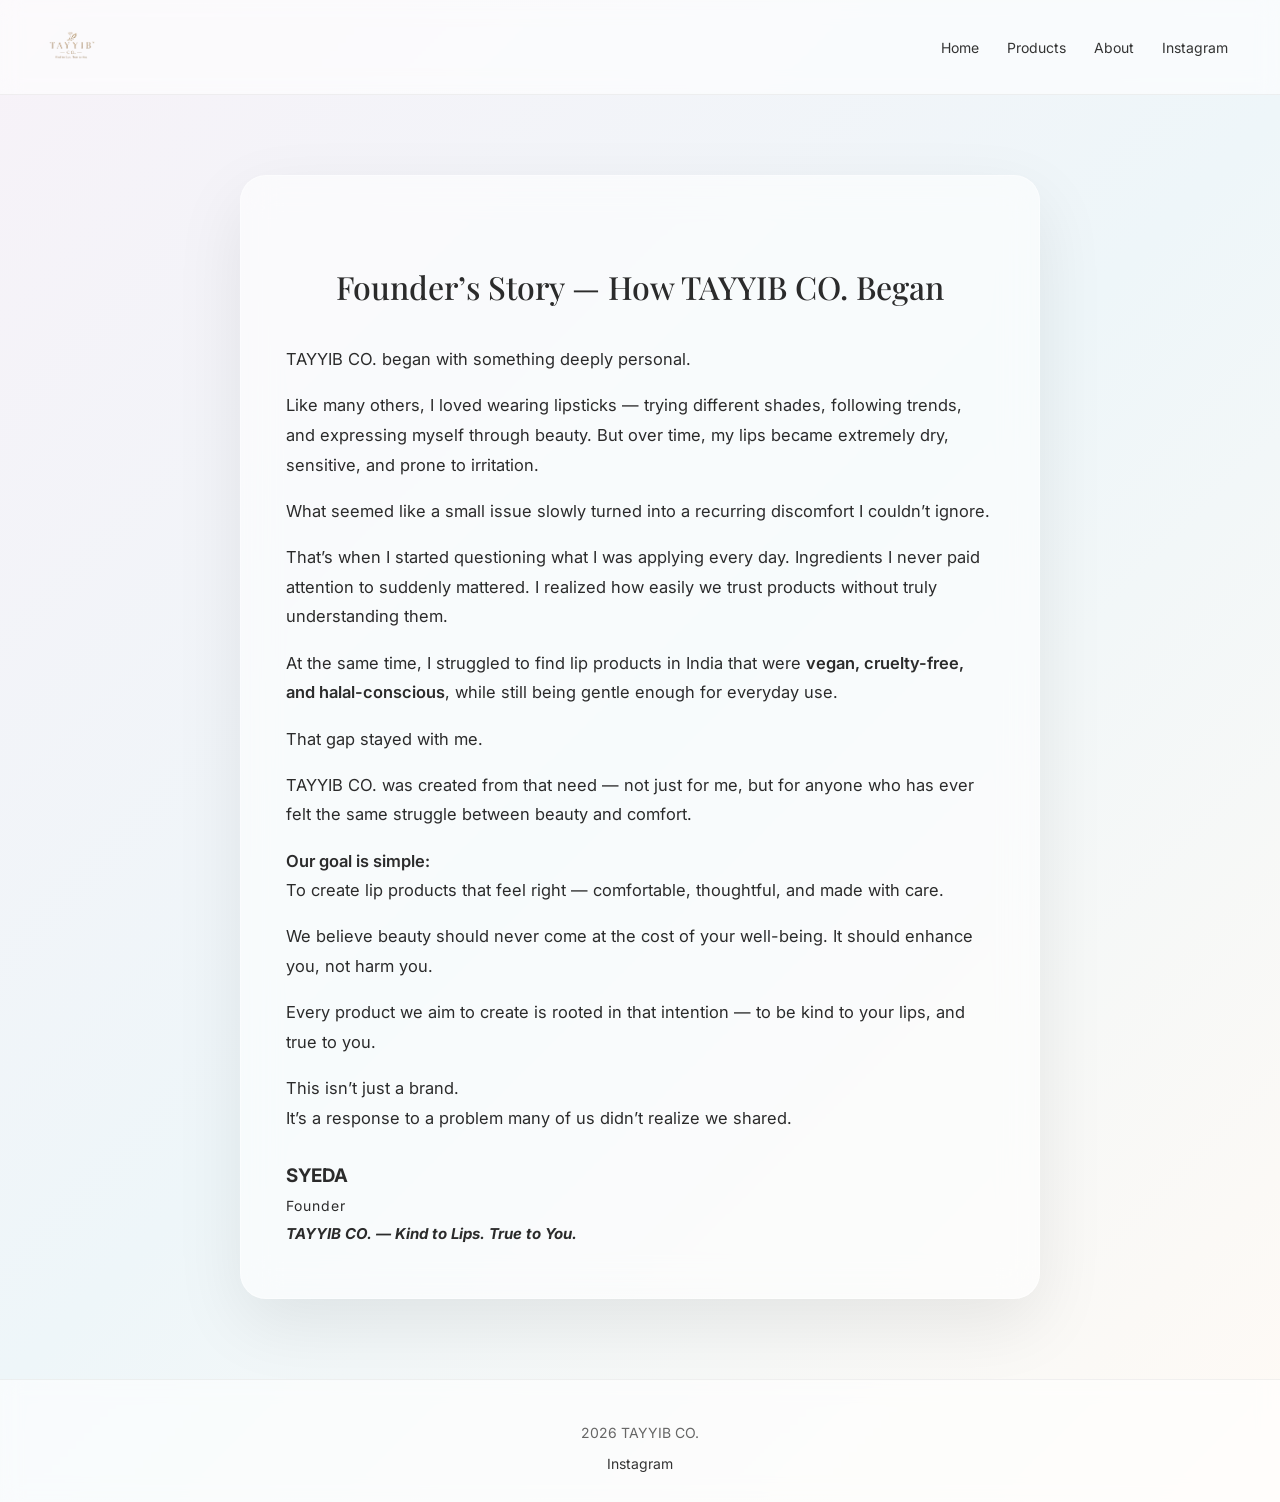
==== about.html @ 2bdc1ed5 "Update about.html" ====
<!DOCTYPE html>
<html>
<head>
  <title>TAYYIB CO. | Kind to Lips. True to You.</title>

  <meta name="viewport" content="width=device-width, initial-scale=1.0">
  <meta name="description" content="TAYYIB CO. offers pure, ethical, and thoughtfully crafted beauty products.">

  <!-- Premium Google Font -->
  <link href="https://fonts.googleapis.com/css2?family=Playfair+Display:wght@400;600&family=Inter:wght@300;400&display=swap" rel="stylesheet">

  <link rel="stylesheet" href="style.css">

  <style>
    body {
      margin: 0;
      font-family: "Inter", sans-serif;
      background: linear-gradient(135deg, #f7f2f8, #eef6f9, #fffaf5);
      color: #2b2b2b;
    }

    header {
      display: flex;
      justify-content: space-between;
      align-items: center;
      padding: 20px 40px;
      background: rgba(255,255,255,0.6);
      backdrop-filter: blur(10px);
      position: sticky;
      top: 0;
      z-index: 10;
    }

    .logo img {
      height: 50px;
    }

    nav a {
      margin: 0 12px;
      text-decoration: none;
      color: #333;
      font-weight: 400;
    }

    nav a:hover {
      color: #a67c52;
    }

    /* ABOUT SECTION LUXURY STYLE */
    .content {
      display: flex;
      justify-content: center;
      padding: 80px 20px;
    }

    .glass-card {
      max-width: 900px;
      padding: 55px 45px;
      border-radius: 26px;

      background: rgba(255, 255, 255, 0.55);
      backdrop-filter: blur(18px);
      -webkit-backdrop-filter: blur(18px);

      border: 1px solid rgba(255, 255, 255, 0.4);
      box-shadow: 0 25px 70px rgba(0, 0, 0, 0.08);
    }

    .glass-card h2 {
      font-family: "Playfair Display", serif;
      font-size: 32px;
      text-align: center;
      margin-bottom: 30px;
      font-weight: 500;
    }

    .glass-card p {
      font-size: 16.5px;
      line-height: 1.8;
      margin-bottom: 14px;
    }

    .highlight {
      font-weight: 600;
    }

    .signature {
  text-align: left;
  margin-top: 25px;
}

.signature p {
  margin: 0;
  line-height: 1.2;
}

.signature .name {
  font-family: 'Playfair Display', serif;
  font-size: 14px;
  letter-spacing: 1px;
  font-weight: 500;
  margin-bottom: 0;
}

.signature .role {
  font-size: 12px;
  color: #666;
  margin-top: 0;
}

.signature .brand {
  margin-top: 10px;
  font-size: 14px;
  font-weight: 700;
  font-style: italic;
  color: #222;
}
    footer {
      text-align: center;
      padding: 30px;
      font-size: 14px;
      color: #666;
    }

    footer a {
      color: #333;
      text-decoration: none;
    }

    footer a:hover {
      color: #a67c52;
    }

    @media (max-width: 768px) {
      header {
        flex-direction: column;
      }

      .glass-card {
        padding: 30px 20px;
      }

      .glass-card h2 {
        font-size: 26px;
      }
    }
  </style>
</head>

<body>

<header>
  <div class="logo">
    <img src="images/logo.png" alt="TAYYIB CO. Logo">
  </div>

  <nav>
    <a href="index.html">Home</a>
    <a href="products.html">Products</a>
    <a href="about.html">About</a>
    <a href="https://instagram.com/tayyibco.official" target="_blank">Instagram</a>
  </nav>
</header>

<section class="content">

  <div class="glass-card">

    <h2>Founder’s Story — How TAYYIB CO. Began</h2>

    <p>
      TAYYIB CO. began with something deeply personal.
    </p>

    <p>
      Like many others, I loved wearing lipsticks — trying different shades,
      following trends, and expressing myself through beauty. But over time,
      my lips became extremely dry, sensitive, and prone to irritation.
    </p>

    <p>
      What seemed like a small issue slowly turned into a recurring discomfort I couldn’t ignore.
    </p>

    <p>
      That’s when I started questioning what I was applying every day. Ingredients I never
      paid attention to suddenly mattered. I realized how easily we trust products without
      truly understanding them.
    </p>

    <p>
      At the same time, I struggled to find lip products in India that were
      <span class="highlight">vegan, cruelty-free, and halal-conscious</span>,
      while still being gentle enough for everyday use.
    </p>

    <p>
      That gap stayed with me.
    </p>

    <p>
      TAYYIB CO. was created from that need — not just for me, but for anyone who has
      ever felt the same struggle between beauty and comfort.
    </p>

    <p>
      <span class="highlight">Our goal is simple:</span><br>
      To create lip products that feel right — comfortable, thoughtful, and made with care.
    </p>

    <p>
      We believe beauty should never come at the cost of your well-being.
      It should enhance you, not harm you.
    </p>

    <p>
      Every product we aim to create is rooted in that intention — to be kind to your lips,
      and true to you.
    </p>

    <p>
      This isn’t just a brand.<br>
      It’s a response to a problem many of us didn’t realize we shared.
    </p>

   <div class="signature">
  <h3 style="margin-bottom: 6px;">SYEDA</h3>
  <p style="margin: 0; font-size: 14px; letter-spacing: 1px;">Founder</p>
  <p style="margin-top: 10px; font-size: 15px;">
    <b><i>TAYYIB CO. — Kind to Lips. True to You.</i></b>
  </p>
</div>
</div>
    
</section>

<footer>
  <p>2026 TAYYIB CO.</p>
  <a href="https://instagram.com/tayyibco.official" target="_blank">Instagram</a>
</footer>

</body>
</html>
---- style.css ----
/* =========================
   GLOBAL LUXURY THEME
========================= */

body {
  margin: 0;
  font-family: 'Inter', sans-serif;
  color: #1a1a1a;

  /* soft pastel luxury background */
  background: linear-gradient(135deg, #f7f2f8, #eef6f9, #fffaf5);
}

/* =========================
   HEADER (GLASS EFFECT)
========================= */

header {
  display: flex;
  justify-content: space-between;
  align-items: center;

  padding: 18px 50px;

  background: rgba(255, 255, 255, 0.6);
  backdrop-filter: blur(12px);
  -webkit-backdrop-filter: blur(12px);

  border-bottom: 1px solid rgba(0,0,0,0.05);

  position: sticky;
  top: 0;
  z-index: 100;
}

.logo img {
  height: 42px;
}

nav a {
  margin-left: 25px;
  text-decoration: none;
  color: #555;
  font-size: 14px;
  transition: 0.3s;
}

nav a:hover {
  color: #a67c52;
}

/* =========================
   HERO SECTION
========================= */

.hero {
  text-align: center;
  padding: 140px 20px;
}

.hero h1 {
  font-family: 'Playfair Display', serif;
  font-size: 52px;
  font-weight: 500;
  margin-bottom: 10px;
}

.hero p {
  color: #666;
  font-size: 16px;
}

/* =========================
   BUTTON SYSTEM (LUXURY CAPSULE)
========================= */

.btn {
  display: inline-block;
  margin-top: 12px;
  margin-right: 6px;
  margin-left: 6px;

  padding: 10px 18px;
  border-radius: 30px;

  background: rgba(255,255,255,0.7);
  backdrop-filter: blur(10px);
  -webkit-backdrop-filter: blur(10px);

  border: 1px solid rgba(255,255,255,0.4);

  text-decoration: none;
  color: #1a1a1a;
  font-size: 13px;
  letter-spacing: 0.5px;

  box-shadow: 0 10px 25px rgba(0,0,0,0.08);
  transition: 0.3s ease;
}

.btn:hover {
  transform: translateY(-2px);
  background: rgba(255,255,255,0.95);
}

/* =========================
   FEATURED SECTION
========================= */

.featured {
  padding: 80px 50px;
  text-align: center;
}

.featured h2 {
  font-family: 'Playfair Display', serif;
  font-size: 34px;
  font-weight: 500;
}

/* =========================
   GRID SYSTEM
========================= */

.grid {
  display: flex;
  justify-content: center;
  gap: 35px;
  margin-top: 40px;
  flex-wrap: wrap;
}

/* =========================
   PRODUCT CARD (LUXURY GLASS)
========================= */

.card {
  width: 300px;
  padding: 22px;
  border-radius: 24px;

  background: rgba(255,255,255,0.55);
  backdrop-filter: blur(18px);
  -webkit-backdrop-filter: blur(18px);

  border: 1px solid rgba(255,255,255,0.4);

  box-shadow: 0 25px 60px rgba(0,0,0,0.08);

  transition: 0.4s ease;
  text-align: center;
}

.card:hover {
  transform: translateY(-6px);
  box-shadow: 0 35px 80px rgba(0,0,0,0.12);
}

.card img {
  width: 100%;
  height: 280px;
  object-fit: cover;
  border-radius: 16px;
  margin-bottom: 14px;
}

.card h3 {
  font-family: 'Playfair Display', serif;
  font-size: 20px;
  margin-bottom: 8px;
}

.card p {
  font-size: 14px;
  color: #666;
  margin: 6px 0;
}

/* =========================
   CONTENT (ABOUT PAGE)
========================= */

.content {
  padding: 80px 50px;
  max-width: 800px;
  margin: auto;
  line-height: 1.8;
}

/* =========================
   FOOTER
========================= */

footer {
  text-align: center;
  padding: 30px;

  background: rgba(255,255,255,0.6);
  backdrop-filter: blur(10px);

  border-top: 1px solid rgba(0,0,0,0.05);

  color: #777;
  font-size: 14px;
}

footer a {
  color: #333;
  text-decoration: none;
}

footer a:hover {
  color: #a67c52;
}

/* =========================
   MOBILE RESPONSIVE
========================= */

@media (max-width: 768px) {

  header {
    padding: 15px 20px;
    flex-direction: column;
  }

  nav {
    margin-top: 10px;
  }

  .hero h1 {
    font-size: 34px;
  }

  .grid {
    flex-direction: column;
    align-items: center;
  }

  .featured {
    padding: 60px 20px;
  }

  .content {
    padding: 50px 20px;
  }
}
.signature {
  text-align: left;
  margin-top: 25px;
}

.signature p {
  margin: 0;
  line-height: 1.2;
}

.signature .name {
  font-family: 'Playfair Display', serif;
  font-size: 16px;
  letter-spacing: 1px;
  font-weight: 500;
  margin-bottom: 0;
}
.signature .role {
  font-size: 14px;
  color: #666;
  margin-top: 0;
}

.signature .brand {
  margin-top: 10px;
  font-size: 15px;
  font-weight: 700;
  font-style: italic;
  color: #222;
}
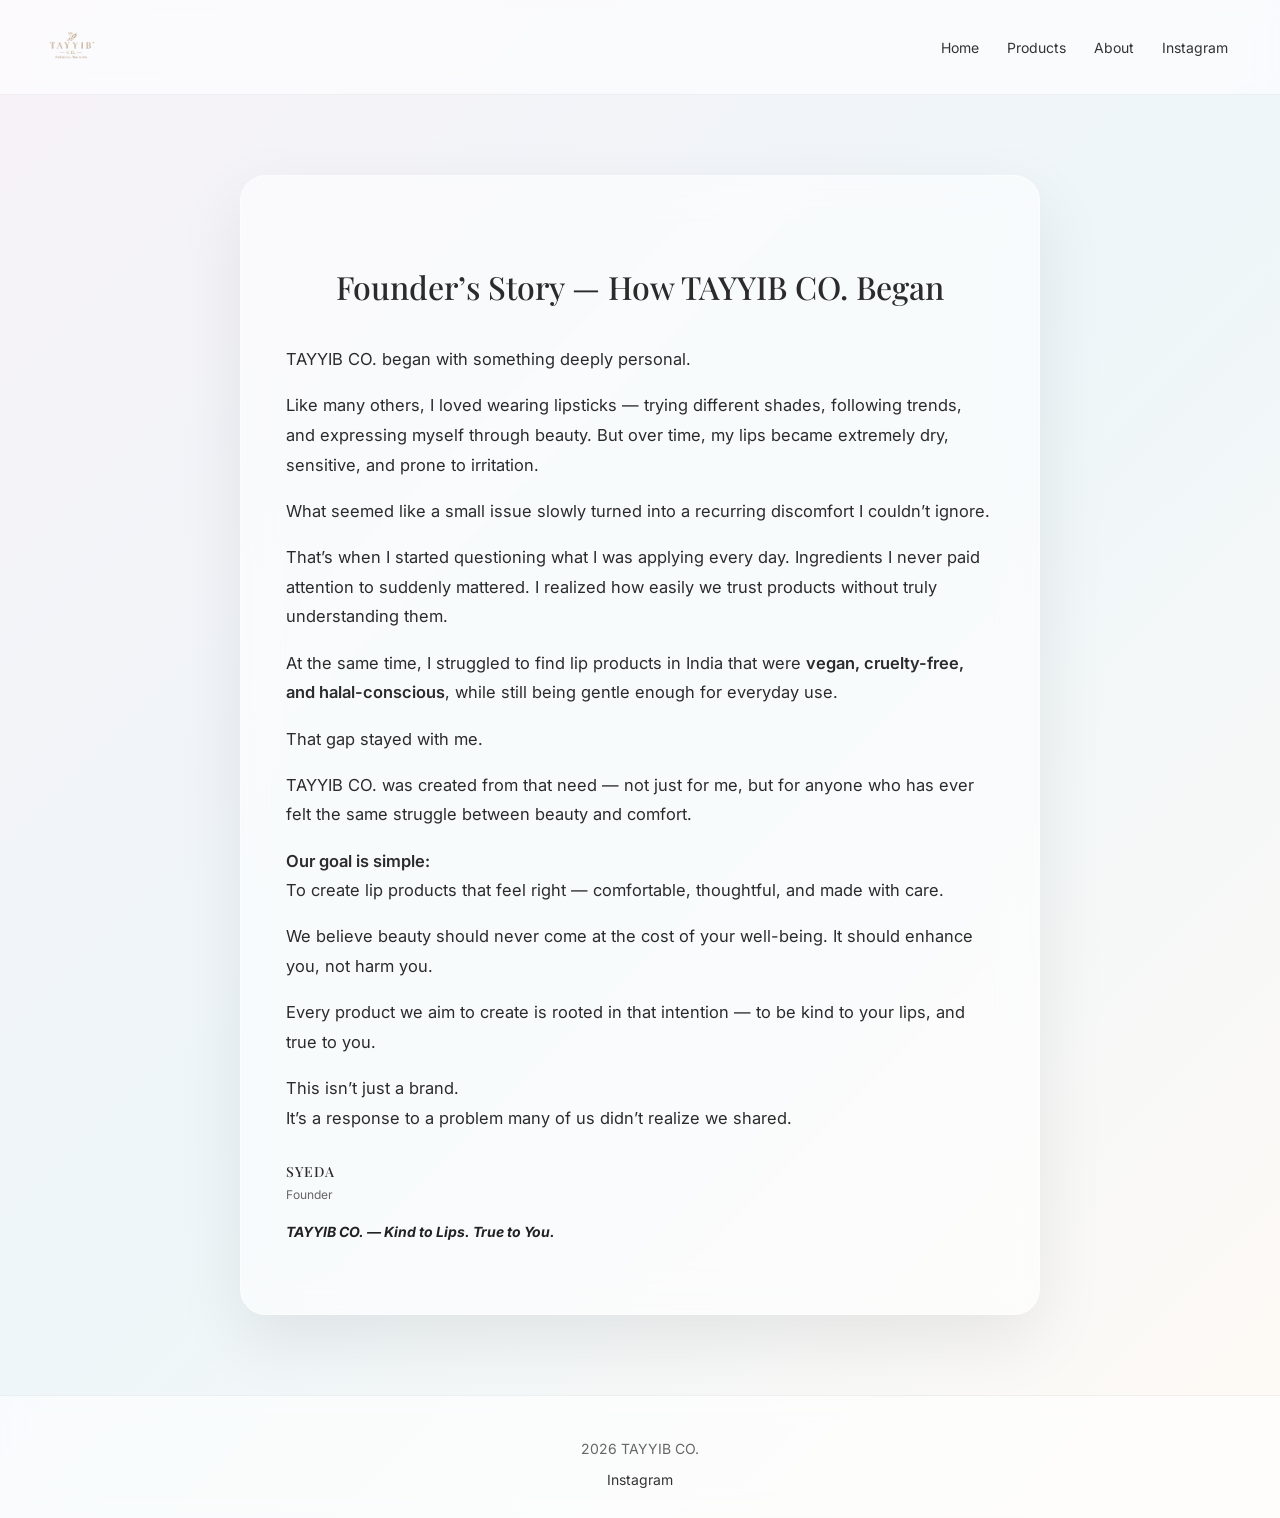
==== commit 5e56c24b: "Update about.html" ====
--- a/about.html
+++ b/about.html
@@ -83,38 +83,6 @@
     .highlight {
       font-weight: 600;
     }
-
-    .signature {
-  text-align: left;
-  margin-top: 25px;
-}
-
-.signature p {
-  margin: 0;
-  line-height: 1.2;
-}
-
-.signature .name {
-  font-family: 'Playfair Display', serif;
-  font-size: 14px;
-  letter-spacing: 1px;
-  font-weight: 500;
-  margin-bottom: 0;
-}
-
-.signature .role {
-  font-size: 12px;
-  color: #666;
-  margin-top: 0;
-}
-
-.signature .brand {
-  margin-top: 10px;
-  font-size: 14px;
-  font-weight: 700;
-  font-style: italic;
-  color: #222;
-}
     footer {
       text-align: center;
       padding: 30px;
@@ -224,11 +192,9 @@
     </p>
 
    <div class="signature">
-  <h3 style="margin-bottom: 6px;">SYEDA</h3>
-  <p style="margin: 0; font-size: 14px; letter-spacing: 1px;">Founder</p>
-  <p style="margin-top: 10px; font-size: 15px;">
-    <b><i>TAYYIB CO. — Kind to Lips. True to You.</i></b>
-  </p>
+  <p class="name">SYEDA</p>
+  <p class="role">Founder</p>
+  <p class="brand">TAYYIB CO. — Kind to Lips. True to You.</p>
 </div>
 </div>
     
--- a/style.css
+++ b/style.css
@@ -257,20 +257,20 @@
 
 .signature .name {
   font-family: 'Playfair Display', serif;
-  font-size: 16px;
+  font-size: 14px;
   letter-spacing: 1px;
   font-weight: 500;
   margin-bottom: 0;
 }
 .signature .role {
-  font-size: 14px;
+  font-size: 12px;
   color: #666;
   margin-top: 0;
 }
 
 .signature .brand {
   margin-top: 10px;
-  font-size: 15px;
+  font-size: 14px;
   font-weight: 700;
   font-style: italic;
   color: #222;
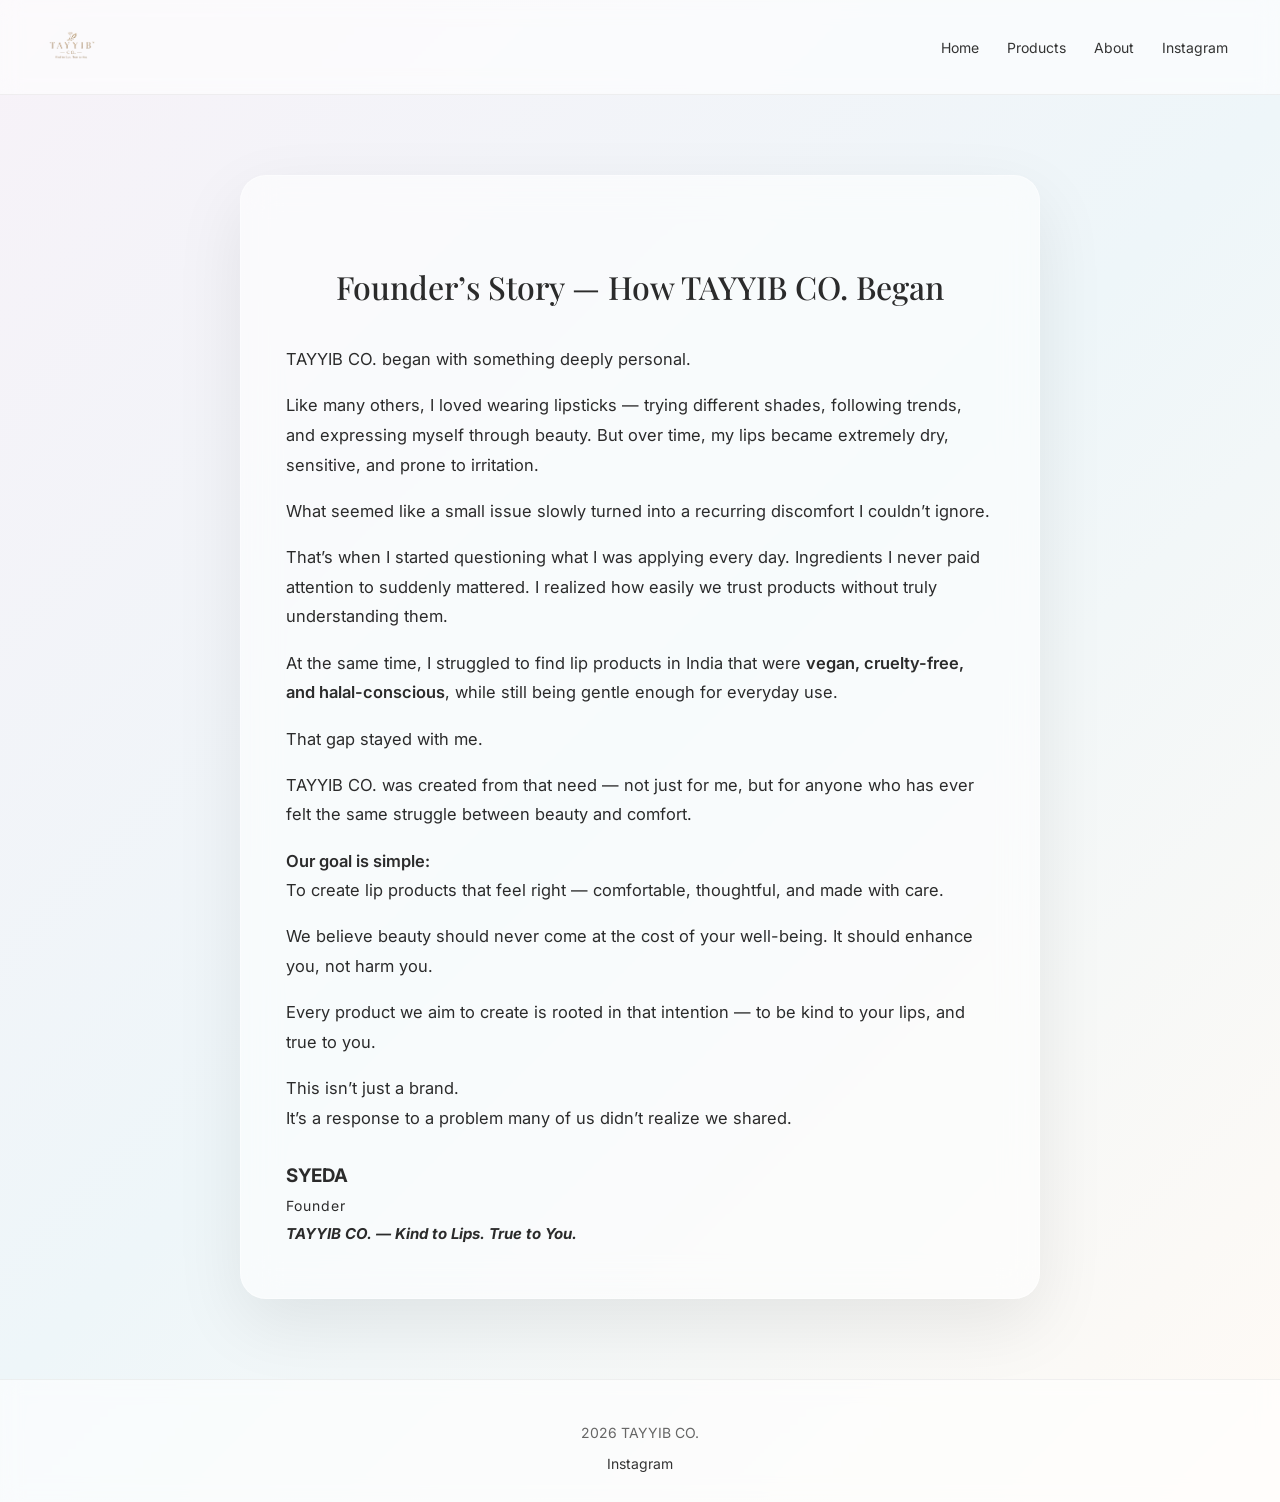
==== commit 7d74ab80: "Update about.html" ====
--- a/about.html
+++ b/about.html
@@ -83,6 +83,38 @@
     .highlight {
       font-weight: 600;
     }
+
+    .signature {
+  text-align: left;
+  margin-top: 25px;
+}
+
+.signature p {
+  margin: 0;
+  line-height: 1.2;
+}
+
+.signature .name {
+  font-family: 'Playfair Display', serif;
+  font-size: 18px;
+  letter-spacing: 1px;
+  font-weight: 600;
+  margin-bottom: 2px;
+}
+
+.signature .role {
+  font-size: 14px;
+  color: #666;
+  margin-top: 0;
+}
+
+.signature .brand {
+  margin-top: 10px;
+  font-size: 15px;
+  font-weight: 700;
+  font-style: italic;
+  color: #222;
+}
     footer {
       text-align: center;
       padding: 30px;
@@ -192,9 +224,11 @@
     </p>
 
    <div class="signature">
-  <p class="name">SYEDA</p>
-  <p class="role">Founder</p>
-  <p class="brand">TAYYIB CO. — Kind to Lips. True to You.</p>
+  <h3 style="margin-bottom: 6px;">SYEDA</h3>
+  <p style="margin: 0; font-size: 14px; letter-spacing: 1px;">Founder</p>
+  <p style="margin-top: 10px; font-size: 15px;">
+    <b><i>TAYYIB CO. — Kind to Lips. True to You.</i></b>
+  </p>
 </div>
 </div>
     
--- a/style.css
+++ b/style.css
@@ -252,16 +252,15 @@
 
 .signature p {
   margin: 0;
-  line-height: 1.2;
+  line-height: 1.1;
 }
 
 .signature .name {
-  font-family: 'Playfair Display', serif;
-  font-size: 14px;
-  letter-spacing: 1px;
-  font-weight: 500;
-  margin-bottom: 0;
-}
+  font-size: 14px;
+  font-weight: 700;
+  color: #222;
+}
+
 .signature .role {
   font-size: 12px;
   color: #666;
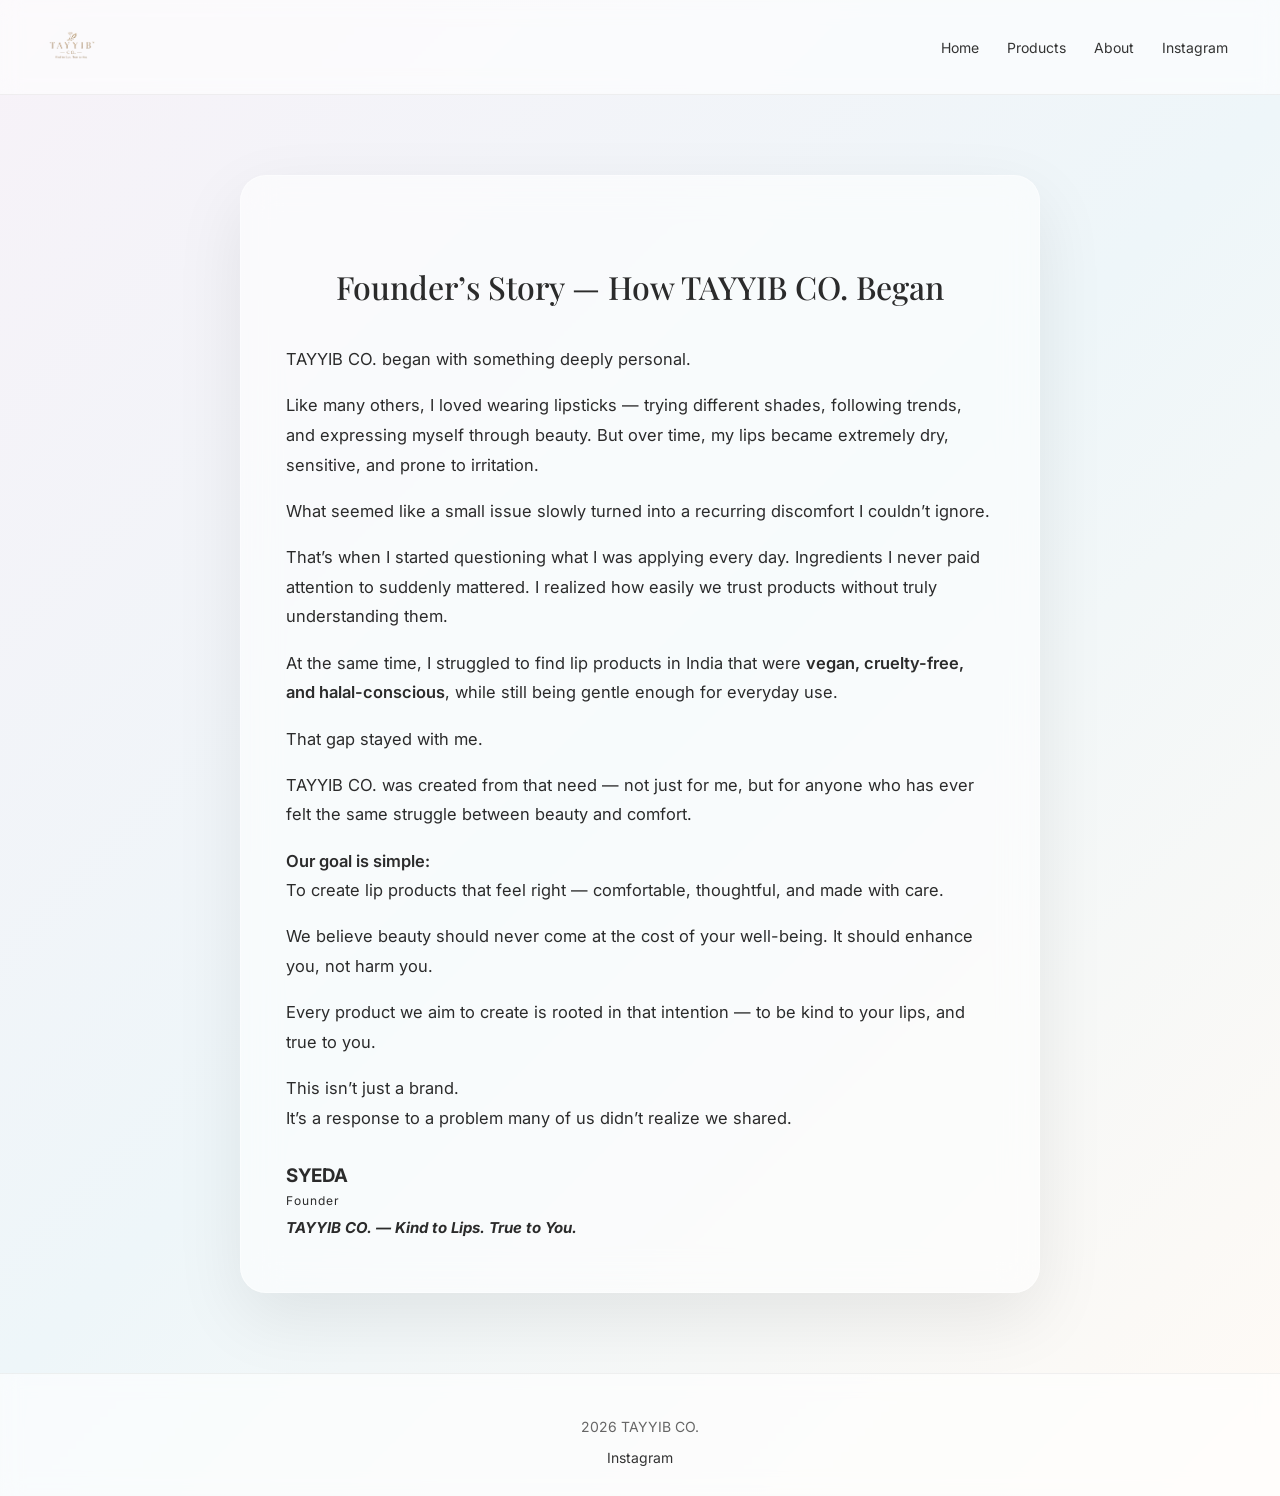
==== commit 4bb48bf4: "Update about.html" ====
--- a/about.html
+++ b/about.html
@@ -224,8 +224,8 @@
     </p>
 
    <div class="signature">
-  <h3 style="margin-bottom: 6px;">SYEDA</h3>
-  <p style="margin: 0; font-size: 14px; letter-spacing: 1px;">Founder</p>
+  <h3 style="margin: 0 0 2px 0;">SYEDA</h3>
+  <p style="margin: 0; font-size: 12px; letter-spacing: 1px;">Founder</p>
   <p style="margin-top: 10px; font-size: 15px;">
     <b><i>TAYYIB CO. — Kind to Lips. True to You.</i></b>
   </p>
--- a/style.css
+++ b/style.css
@@ -252,24 +252,25 @@
 
 .signature p {
   margin: 0;
-  line-height: 1.1;
+  line-height: 1.2;
 }
 
 .signature .name {
-  font-size: 14px;
-  font-weight: 700;
-  color: #222;
-}
-
+  font-family: 'Playfair Display', serif;
+  font-size: 16px;
+  letter-spacing: 1px;
+  font-weight: 500;
+  margin-bottom: 0;
+}
 .signature .role {
-  font-size: 12px;
+  font-size: 14px;
   color: #666;
   margin-top: 0;
 }
 
 .signature .brand {
   margin-top: 10px;
-  font-size: 14px;
+  font-size: 15px;
   font-weight: 700;
   font-style: italic;
   color: #222;
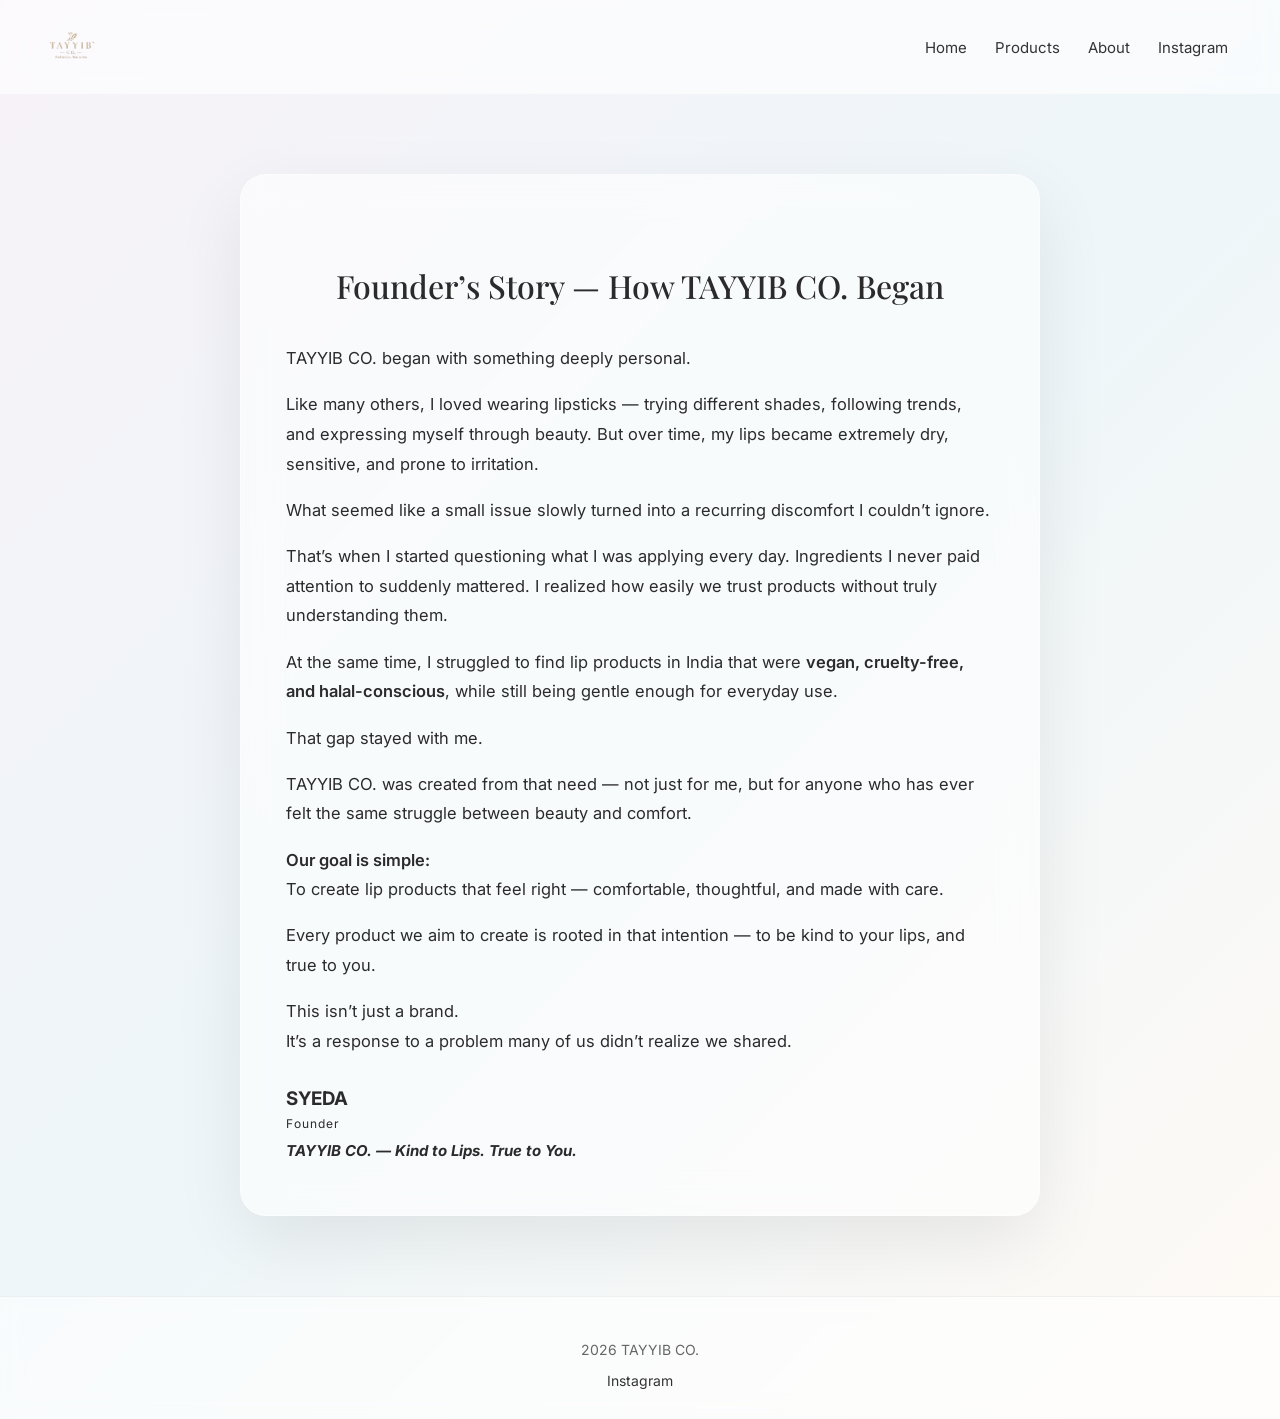
==== commit 6f1b8e62: "Update about.html" ====
--- a/about.html
+++ b/about.html
@@ -209,11 +209,6 @@
     </p>
 
     <p>
-      We believe beauty should never come at the cost of your well-being.
-      It should enhance you, not harm you.
-    </p>
-
-    <p>
       Every product we aim to create is rooted in that intention — to be kind to your lips,
       and true to you.
     </p>
--- a/style.css
+++ b/style.css
@@ -20,13 +20,10 @@
   justify-content: space-between;
   align-items: center;
 
-  padding: 18px 50px;
+  padding: 20px 40px;
 
   background: rgba(255, 255, 255, 0.6);
   backdrop-filter: blur(12px);
-  -webkit-backdrop-filter: blur(12px);
-
-  border-bottom: 1px solid rgba(0,0,0,0.05);
 
   position: sticky;
   top: 0;
@@ -34,17 +31,16 @@
 }
 
 .logo img {
-  height: 42px;
+  height: 50px;
 }
 
 nav a {
-  margin-left: 25px;
-  text-decoration: none;
-  color: #555;
-  font-size: 14px;
+  margin: 0 12px;
+  font-size: 15px;
+  color: #333;
+  font-weight: 400;
   transition: 0.3s;
 }
-
 nav a:hover {
   color: #a67c52;
 }
@@ -225,7 +221,7 @@
   }
 
   nav {
-    margin-top: 10px;
+    margin-top: 20px;
   }
 
   .hero h1 {
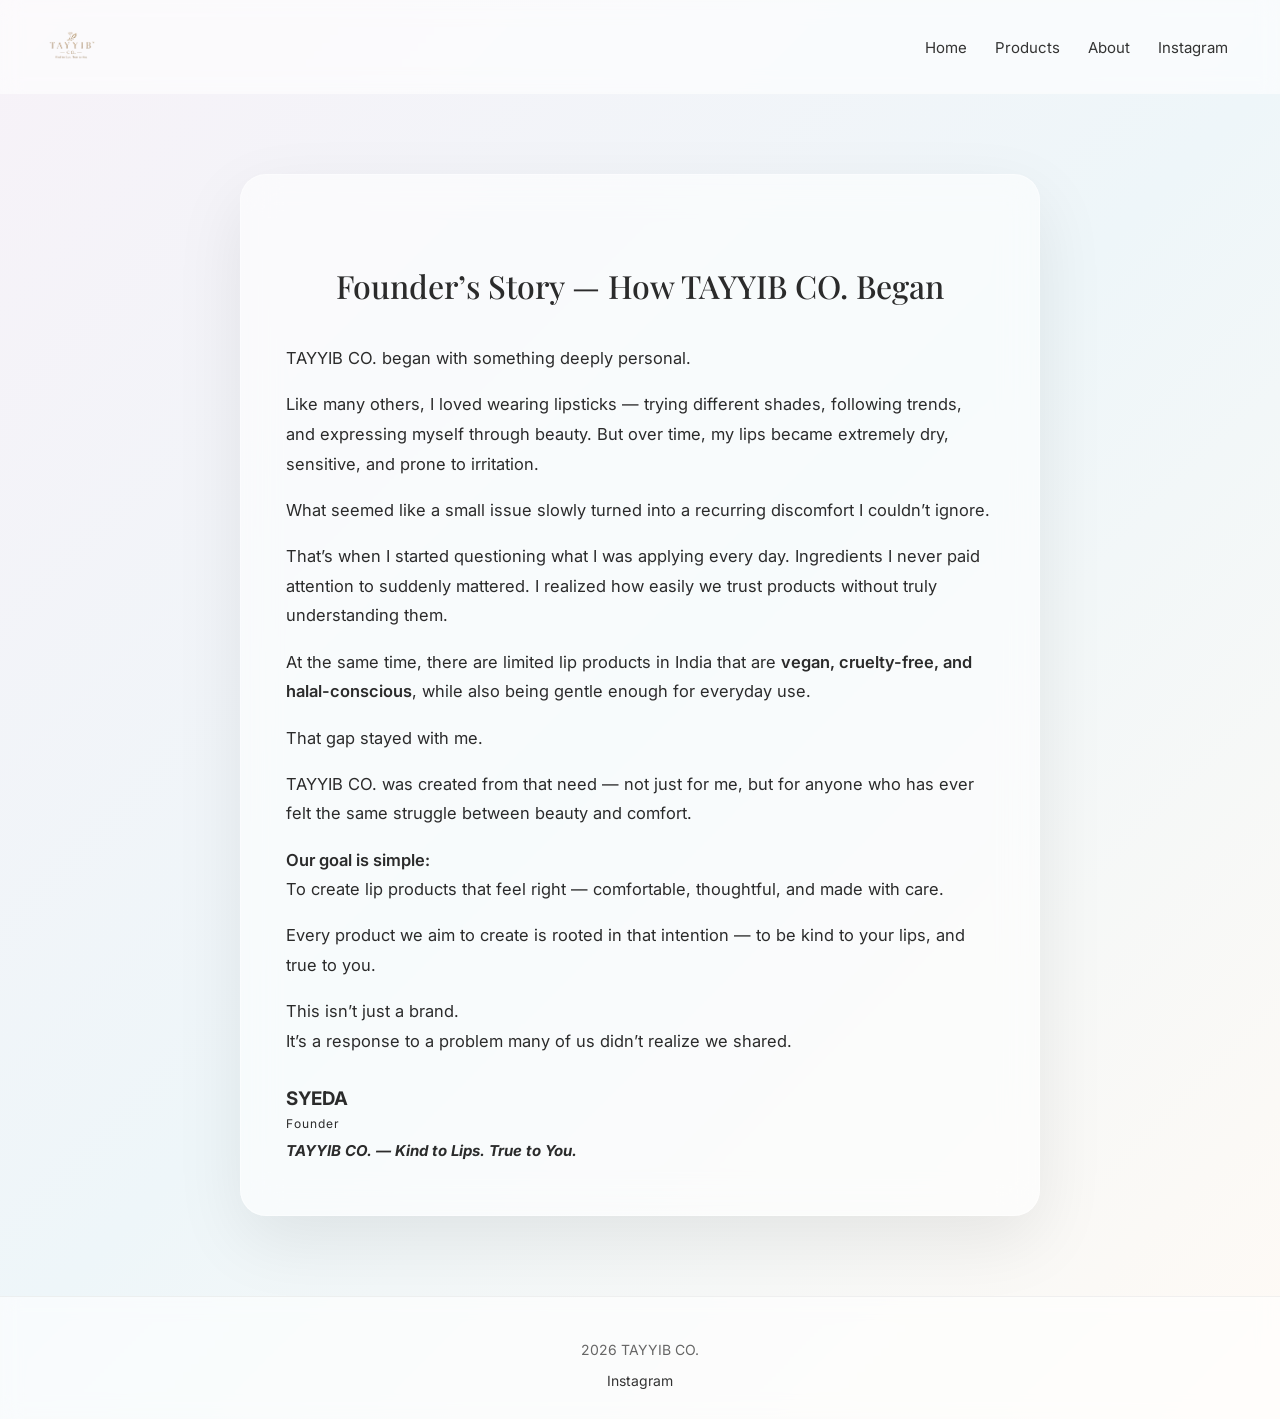
==== commit 2c8af324: "Update about.html" ====
--- a/about.html
+++ b/about.html
@@ -189,9 +189,9 @@
     </p>
 
     <p>
-      At the same time, I struggled to find lip products in India that were
+      At the same time, there are limited lip products in India that are
       <span class="highlight">vegan, cruelty-free, and halal-conscious</span>,
-      while still being gentle enough for everyday use.
+      while also being gentle enough for everyday use.
     </p>
 
     <p>
